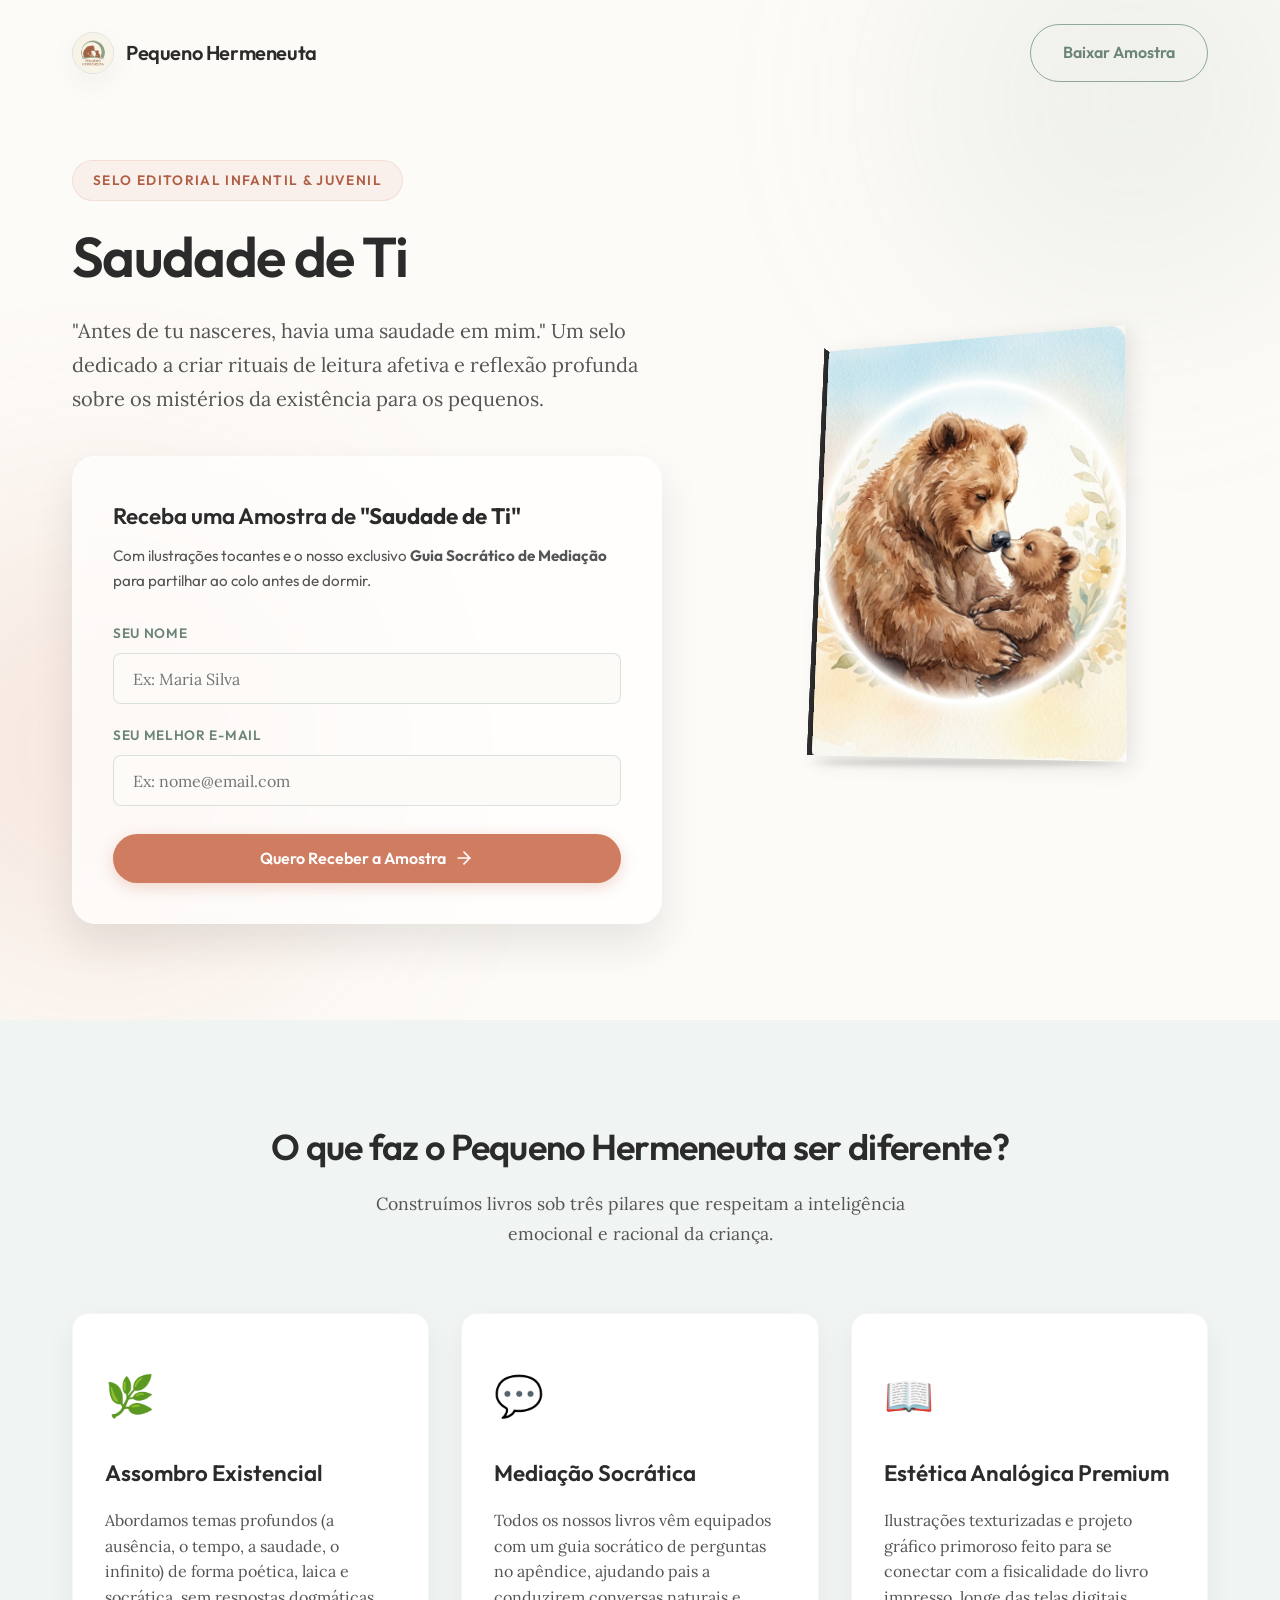
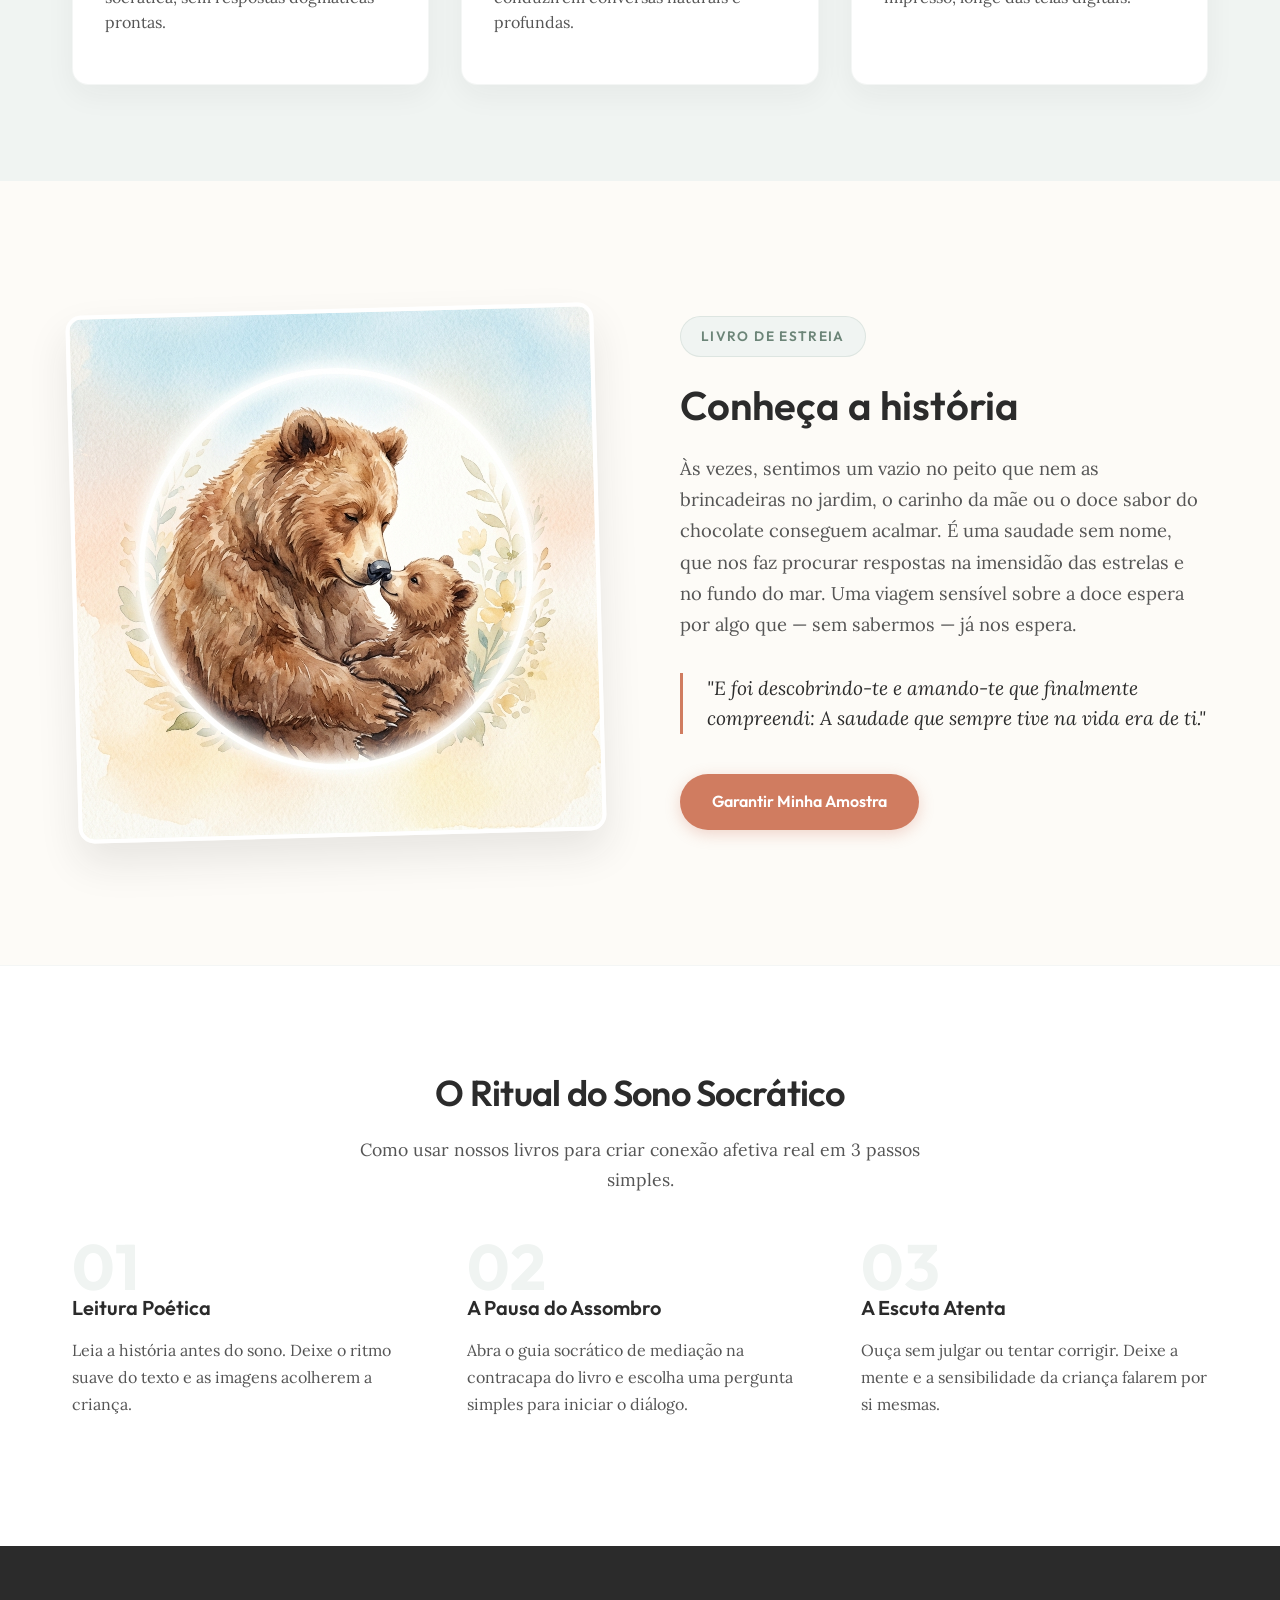
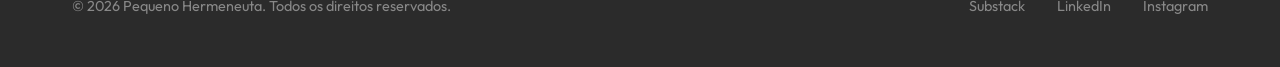
==== index.html @ 59ca0932 "feat: landing page initial commit" ====
<!DOCTYPE html>
<html lang="pt-BR">
<head>
  <meta charset="UTF-8">
  <meta name="viewport" content="width=device-width, initial-scale=1.0">
  <title>Pequeno Hermeneuta | Pontes Poéticas para as Grandes Perguntas da Infância</title>
  
  <!-- SEO Meta Tags -->
  <meta name="description" content="Livros infantis que traduzem grandes temas da Filosofia Contemporânea e Espiritualidade Prática em linguagem lúdica e poética. Baixe a amostra gratuita.">
  <meta name="keywords" content="literatura infantil, filosofia para crianças, mediação de leitura, saudade de ti, pequeno hermeneuta">
  
  <!-- Google Fonts -->
  <link rel="preconnect" href="https://fonts.googleapis.com">
  <link rel="preconnect" href="https://fonts.gstatic.com" crossorigin>
  <link href="https://fonts.googleapis.com/css2?family=Lora:ital,wght@0,400..700;1,400..700&family=Outfit:wght@300;400;600;700&display=swap" rel="stylesheet">
  
  <!-- CSS Stylesheet -->
  <link rel="stylesheet" href="style.css">
</head>
<body>

  <!-- Background Ambient Glows -->
  <div class="ambient-glow glow-1"></div>
  <div class="ambient-glow glow-2"></div>

  <!-- Header -->
  <header class="site-header">
    <div class="header-container">
      <div class="logo-area">
        <img src="assets/avatar.jpg" alt="Logo Pequeno Hermeneuta" class="logo-img">
        <span class="logo-text">Pequeno Hermeneuta</span>
      </div>
      <a href="#download-form" class="btn btn-secondary header-cta">Baixar Amostra</a>
    </div>
  </header>

  <!-- Hero Section -->
  <section class="hero-section">
    <div class="container hero-grid">
      <!-- Hero Left: Content & Form -->
      <div class="hero-content">
        <span class="badge">Selo Editorial Infantil & Juvenil</span>
        <h1 class="hero-title">Saudade de Ti</h1>
        <p class="hero-subtitle">
          "Antes de tu nasceres, havia uma saudade em mim." Um selo dedicado a criar rituais de leitura afetiva e reflexão profunda sobre os mistérios da existência para os pequenos.
        </p>

        <!-- Lead Capture Form -->
        <div class="form-container" id="download-form">
          <h3 class="form-title">Receba uma Amostra de <strong>"Saudade de Ti"</strong></h3>
          <p class="form-desc">Com ilustrações tocantes e o nosso exclusivo <strong>Guia Socrático de Mediação</strong> para partilhar ao colo antes de dormir.</p>
          
          <form id="lead-form" class="lead-form">
            <div class="input-group">
              <label for="parent-name">Seu Nome</label>
              <input type="text" id="parent-name" placeholder="Ex: Maria Silva" required>
            </div>
            
            <div class="input-group">
              <label for="parent-email">Seu Melhor E-mail</label>
              <input type="email" id="parent-email" placeholder="Ex: nome@email.com" required>
            </div>
            
            <button type="submit" class="btn btn-primary btn-submit">
              <span>Quero Receber a Amostra</span>
              <svg xmlns="http://www.w3.org/2000/svg" width="20" height="20" viewBox="0 0 24 24" fill="none" stroke="currentColor" stroke-width="2" stroke-linecap="round" stroke-linejoin="round" class="feather feather-arrow-right"><line x1="5" y1="12" x2="19" y2="12"></line><polyline points="12 5 19 12 12 19"></polyline></svg>
            </button>
          </form>

          <!-- Success State (Hidden by default) -->
          <div id="form-success" class="form-success hidden">
            <div class="success-icon">✨</div>
            <h4>Tudo pronto, <span id="user-name"></span>!</h4>
            <p>Seu acesso foi liberado. Clique no botão abaixo para baixar a amostra em PDF e começar sua jornada de leitura afetiva hoje.</p>
            <a href="assets/cover.jpg" download="amostra_saudade_de_ti.jpg" class="btn btn-primary btn-download" id="download-btn">
              <span>Baixar Amostra em PDF</span>
              <svg xmlns="http://www.w3.org/2000/svg" width="20" height="20" viewBox="0 0 24 24" fill="none" stroke="currentColor" stroke-width="2" stroke-linecap="round" stroke-linejoin="round" class="feather feather-download"><path d="M21 15v4a2 2 0 0 1-2 2H5a2 2 0 0 1-2-2v-4"></path><polyline points="7 10 12 15 17 10"></polyline><line x1="12" y1="15" x2="12" y2="3"></line></svg>
            </a>
          </div>
        </div>
      </div>

      <!-- Hero Right: Book 3D Mockup -->
      <div class="hero-visual">
        <div class="book-container">
          <div class="book-3d">
            <img src="assets/cover.jpg" alt="Capa do Livro Saudade de Ti" class="book-cover">
            <div class="book-spine"></div>
          </div>
          <div class="book-shadow"></div>
        </div>
      </div>
    </div>
  </section>

  <!-- Features Section -->
  <section class="features-section">
    <div class="container">
      <h2 class="section-title">O que faz o Pequeno Hermeneuta ser diferente?</h2>
      <p class="section-subtitle">Construímos livros sob três pilares que respeitam a inteligência emocional e racional da criança.</p>
      
      <div class="features-grid">
        <!-- Feature 1 -->
        <div class="feature-card">
          <div class="feature-icon">🌿</div>
          <h3 class="feature-title">Assombro Existencial</h3>
          <p class="feature-text">
            Abordamos temas profundos (a ausência, o tempo, a saudade, o infinito) de forma poética, laica e socrática, sem respostas dogmáticas prontas.
          </p>
        </div>
        
        <!-- Feature 2 -->
        <div class="feature-card">
          <div class="feature-icon">💬</div>
          <h3 class="feature-title">Mediação Socrática</h3>
          <p class="feature-text">
            Todos os nossos livros vêm equipados com um guia socrático de perguntas no apêndice, ajudando pais a conduzirem conversas naturais e profundas.
          </p>
        </div>
        
        <!-- Feature 3 -->
        <div class="feature-card">
          <div class="feature-icon">📖</div>
          <h3 class="feature-title">Estética Analógica Premium</h3>
          <p class="feature-text">
            Ilustrações texturizadas e projeto gráfico primoroso feito para se conectar com a fisicalidade do livro impresso, longe das telas digitais.
          </p>
        </div>
      </div>
    </div>
  </section>

  <!-- Book Showcase Section -->
  <section class="book-showcase">
    <div class="container grid-2">
      <div class="showcase-visual">
        <img src="assets/cover.jpg" alt="Ilustração Saudade de Ti" class="showcase-img">
      </div>
      <div class="showcase-content">
        <span class="badge">Livro de Estreia</span>
        <h2 class="showcase-title">Conheça a história</h2>
        <p class="showcase-text">
          Às vezes, sentimos um vazio no peito que nem as brincadeiras no jardim, o carinho da mãe ou o doce sabor do chocolate conseguem acalmar. É uma saudade sem nome, que nos faz procurar respostas na imensidão das estrelas e no fundo do mar. Uma viagem sensível sobre a doce espera por algo que — sem sabermos — já nos espera.
        </p>
        <div class="quote-box">
          <p class="quote-text">
            "E foi descobrindo-te e amando-te que finalmente compreendi: A saudade que sempre tive na vida era de ti."
          </p>
        </div>
        <a href="#download-form" class="btn btn-primary">Garantir Minha Amostra</a>
      </div>
    </div>
  </section>

  <!-- How It Works / Ritual -->
  <section class="ritual-section">
    <div class="container">
      <h2 class="section-title">O Ritual do Sono Socrático</h2>
      <p class="section-subtitle">Como usar nossos livros para criar conexão afetiva real em 3 passos simples.</p>
      
      <div class="steps-grid">
        <div class="step-card">
          <div class="step-num">01</div>
          <h4 class="step-title">Leitura Poética</h4>
          <p class="step-text">Leia a história antes do sono. Deixe o ritmo suave do texto e as imagens acolherem a criança.</p>
        </div>
        <div class="step-card">
          <div class="step-num">02</div>
          <h4 class="step-title">A Pausa do Assombro</h4>
          <p class="step-text">Abra o guia socrático de mediação na contracapa do livro e escolha uma pergunta simples para iniciar o diálogo.</p>
        </div>
        <div class="step-card">
          <div class="step-num">03</div>
          <h4 class="step-title">A Escuta Atenta</h4>
          <p class="step-text">Ouça sem julgar ou tentar corrigir. Deixe a mente e a sensibilidade da criança falarem por si mesmas.</p>
        </div>
      </div>
    </div>
  </section>

  <!-- Footer -->
  <footer class="site-footer">
    <div class="container footer-container">
      <p class="copyright">&copy; 2026 Pequeno Hermeneuta. Todos os direitos reservados.</p>
      <div class="footer-links">
        <a href="https://substack.com" target="_blank">Substack</a>
        <a href="https://linkedin.com" target="_blank">LinkedIn</a>
        <a href="https://instagram.com" target="_blank">Instagram</a>
      </div>
    </div>
  </footer>

  <!-- Script for Interactive Handling -->
  <script>
    document.getElementById('lead-form').addEventListener('submit', function(e) {
      e.preventDefault();
      
      const name = document.getElementById('parent-name').value;
      const email = document.getElementById('parent-email').value;
      
      if(name && email) {
        // Hide form fields
        document.getElementById('lead-form').classList.add('hidden');
        document.querySelector('.form-title').classList.add('hidden');
        document.querySelector('.form-desc').classList.add('hidden');
        
        // Show success state
        document.getElementById('user-name').innerText = name.split(' ')[0];
        document.getElementById('form-success').classList.remove('hidden');
        
        // Trigger direct visual download click (optional helper)
        console.log(`Lead Captured - Name: ${name}, Email: ${email}`);
      }
    });
  </script>
</body>
</html>
---- style.css ----
/* --- DESIGN SYSTEM & CSS TOKENS --- */
:root {
  --color-bg: #FDFBF7;
  --color-text-main: #2B2B2B;
  --color-text-muted: #555555;
  --color-sage: #8FA89B;
  --color-sage-light: #F0F4F2;
  --color-sage-dark: #6C8578;
  --color-terracota: #D07C60;
  --color-terracota-light: #F9EFEB;
  --color-terracota-dark: #B05F45;
  --color-gold: #D6A45C;
  --color-white: #FFFFFF;
  --font-headers: 'Outfit', sans-serif;
  --font-body: 'Lora', serif;
  --border-radius-sm: 8px;
  --border-radius-md: 16px;
  --border-radius-lg: 24px;
  --transition-smooth: all 0.3s cubic-bezier(0.4, 0, 0.2, 1);
  --box-shadow-soft: 0 10px 30px rgba(43, 43, 43, 0.05);
  --box-shadow-medium: 0 20px 40px rgba(43, 43, 43, 0.1);
}

/* --- RESET & BASIC STYLES --- */
* {
  margin: 0;
  padding: 0;
  box-sizing: border-box;
  scroll-behavior: smooth;
}

body {
  background-color: var(--color-bg);
  color: var(--color-text-main);
  font-family: var(--font-body);
  font-size: 1.1rem;
  line-height: 1.7;
  overflow-x: hidden;
  position: relative;
}

h1, h2, h3, h4, .logo-text, .badge, .btn {
  font-family: var(--font-headers);
  font-weight: 600;
}

.container {
  max-width: 1200px;
  margin: 0 auto;
  padding: 0 2rem;
  position: relative;
  z-index: 10;
}

/* --- BACKGROUND GLOW ANIMATIONS --- */
.ambient-glow {
  position: absolute;
  border-radius: 50%;
  filter: blur(120px);
  opacity: 0.15;
  z-index: 1;
  pointer-events: none;
}

.glow-1 {
  width: 400px;
  height: 400px;
  background-color: var(--color-sage);
  top: -100px;
  right: -50px;
  animation: float-glow-1 12s infinite alternate ease-in-out;
}

.glow-2 {
  width: 500px;
  height: 500px;
  background-color: var(--color-terracota);
  top: 500px;
  left: -150px;
  animation: float-glow-2 15s infinite alternate ease-in-out;
}

@keyframes float-glow-1 {
  0% { transform: translate(0, 0) scale(1); }
  100% { transform: translate(-50px, 30px) scale(1.1); }
}

@keyframes float-glow-2 {
  0% { transform: translate(0, 0) scale(1); }
  100% { transform: translate(40px, -60px) scale(0.95); }
}

/* --- BADGES & BUTTONS --- */
.badge {
  display: inline-block;
  background-color: var(--color-terracota-light);
  color: var(--color-terracota-dark);
  font-size: 0.85rem;
  text-transform: uppercase;
  letter-spacing: 0.1em;
  padding: 0.5rem 1.25rem;
  border-radius: 50px;
  margin-bottom: 1.5rem;
  border: 1px solid rgba(208, 124, 96, 0.15);
}

.btn {
  display: inline-flex;
  align-items: center;
  justify-content: center;
  gap: 0.5rem;
  padding: 0.9rem 2rem;
  border-radius: 50px;
  font-size: 1rem;
  cursor: pointer;
  text-decoration: none;
  transition: var(--transition-smooth);
  border: none;
}

.btn-primary {
  background-color: var(--color-terracota);
  color: var(--color-white);
  box-shadow: 0 4px 15px rgba(208, 124, 96, 0.3);
}

.btn-primary:hover {
  background-color: var(--color-terracota-dark);
  transform: translateY(-2px);
  box-shadow: 0 6px 20px rgba(208, 124, 96, 0.4);
}

.btn-secondary {
  background-color: transparent;
  color: var(--color-sage-dark);
  border: 1.5px solid var(--color-sage);
}

.btn-secondary:hover {
  background-color: var(--color-sage-light);
  transform: translateY(-2px);
}

/* --- HEADER --- */
.site-header {
  padding: 1.5rem 0;
  position: absolute;
  top: 0;
  left: 0;
  width: 100%;
  z-index: 100;
}

.header-container {
  display: flex;
  justify-content: space-between;
  align-items: center;
  max-width: 1200px;
  margin: 0 auto;
  padding: 0 2rem;
}

.logo-area {
  display: flex;
  align-items: center;
  gap: 0.75rem;
}

.logo-img {
  width: 42px;
  height: 42px;
  border-radius: 50%;
  object-fit: cover;
  box-shadow: var(--box-shadow-soft);
  border: 1px solid rgba(143, 168, 155, 0.3);
}

.logo-text {
  font-size: 1.25rem;
  color: var(--color-text-main);
  letter-spacing: -0.02em;
}

/* --- HERO SECTION --- */
.hero-section {
  padding: 10rem 0 6rem 0;
  position: relative;
}

.hero-grid {
  display: grid;
  grid-template-columns: 1.1fr 0.9fr;
  gap: 4rem;
  align-items: center;
}

.hero-title {
  font-size: 3.5rem;
  line-height: 1.15;
  color: var(--color-text-main);
  margin-bottom: 1.5rem;
  letter-spacing: -0.03em;
}

.hero-title span {
  color: var(--color-sage-dark);
  position: relative;
}

.hero-title span::after {
  content: '';
  position: absolute;
  bottom: 8px;
  left: 0;
  width: 100%;
  height: 8px;
  background-color: rgba(143, 168, 155, 0.15);
  z-index: -1;
  border-radius: 4px;
}

.hero-subtitle {
  font-size: 1.25rem;
  color: var(--color-text-muted);
  margin-bottom: 2.5rem;
}

/* --- FORM STYLING --- */
.form-container {
  background: rgba(255, 255, 255, 0.7);
  backdrop-filter: blur(10px);
  -webkit-backdrop-filter: blur(10px);
  padding: 2.5rem;
  border-radius: var(--border-radius-lg);
  border: 1px solid rgba(255, 255, 255, 0.5);
  box-shadow: var(--box-shadow-medium);
  transition: var(--transition-smooth);
}

.form-title {
  font-size: 1.4rem;
  margin-bottom: 0.5rem;
  color: var(--color-text-main);
}

.form-desc {
  font-family: var(--font-headers);
  font-size: 0.95rem;
  color: var(--color-text-muted);
  margin-bottom: 1.75rem;
}

.lead-form {
  display: flex;
  flex-direction: column;
  gap: 1.25rem;
  transition: var(--transition-smooth);
}

.lead-form.hidden {
  display: none;
}

.input-group {
  display: flex;
  flex-direction: column;
  gap: 0.5rem;
}

.input-group label {
  font-family: var(--font-headers);
  font-size: 0.85rem;
  font-weight: 600;
  color: var(--color-sage-dark);
  text-transform: uppercase;
  letter-spacing: 0.05em;
}

.input-group input {
  padding: 0.9rem 1.2rem;
  border-radius: var(--border-radius-sm);
  border: 1.5px solid rgba(143, 168, 155, 0.3);
  background-color: rgba(253, 251, 247, 0.8);
  font-family: var(--font-body);
  font-size: 1rem;
  color: var(--color-text-main);
  transition: var(--transition-smooth);
}

.input-group input:focus {
  outline: none;
  border-color: var(--color-terracota);
  background-color: var(--color-white);
  box-shadow: 0 0 0 4px rgba(208, 124, 96, 0.1);
}

.btn-submit {
  width: 100%;
  margin-top: 0.5rem;
}

/* --- FORM SUCCESS STATE --- */
.form-success {
  text-align: center;
  padding: 1rem 0;
  animation: fadeIn 0.5s ease-out forwards;
}

.form-success.hidden {
  display: none;
}

.success-icon {
  font-size: 3rem;
  margin-bottom: 1rem;
  display: inline-block;
  animation: bounce 1s ease-in-out infinite alternate;
}

.form-success h4 {
  font-size: 1.6rem;
  color: var(--color-sage-dark);
  margin-bottom: 0.75rem;
}

.form-success p {
  font-size: 1.05rem;
  color: var(--color-text-muted);
  margin-bottom: 2rem;
}

.btn-download {
  display: inline-flex;
  width: 100%;
  text-decoration: none;
}

@keyframes fadeIn {
  from { opacity: 0; transform: translateY(10px); }
  to { opacity: 1; transform: translateY(0); }
}

@keyframes bounce {
  0% { transform: translateY(0); }
  100% { transform: translateY(-10px); }
}

/* --- HERO VISUAL (3D BOOK MOCKUP) --- */
.hero-visual {
  display: flex;
  justify-content: center;
  align-items: center;
}

.book-container {
  perspective: 1200px;
  position: relative;
}

.book-3d {
  width: 320px;
  height: 426px; /* 3:4 aspect ratio matching generated cover */
  position: relative;
  transform-style: preserve-3d;
  transform: rotateY(-18deg) rotateX(10deg) rotateZ(-2deg);
  transition: transform 0.5s ease;
  box-shadow: 5px 5px 20px rgba(0,0,0,0.1);
}

.book-3d:hover {
  transform: rotateY(-10deg) rotateX(5deg) rotateZ(-1deg);
}

.book-cover {
  width: 100%;
  height: 100%;
  object-fit: cover;
  border-radius: 4px 16px 16px 4px;
  position: absolute;
  top: 0;
  left: 0;
  z-index: 2;
  box-shadow: inset -4px 0 8px rgba(0,0,0,0.1);
}

.book-spine {
  position: absolute;
  top: 0;
  left: 0;
  width: 24px;
  height: 100%;
  background: linear-gradient(90deg, #1f1f1f 0%, #2f2f2f 100%);
  transform: rotateY(-90deg) translateX(-12px);
  transform-origin: left center;
  z-index: 1;
}

.book-shadow {
  position: absolute;
  bottom: -20px;
  left: 10px;
  width: 300px;
  height: 25px;
  background: rgba(0,0,0,0.15);
  border-radius: 50%;
  filter: blur(10px);
  z-index: -1;
  transform: rotateX(85deg);
}

/* --- FEATURES SECTION --- */
.features-section {
  padding: 6rem 0;
  background-color: var(--color-sage-light);
  position: relative;
  z-index: 10;
}

.section-title {
  font-size: 2.25rem;
  text-align: center;
  margin-bottom: 0.75rem;
  color: var(--color-text-main);
  letter-spacing: -0.02em;
}

.section-subtitle {
  text-align: center;
  color: var(--color-text-muted);
  max-width: 600px;
  margin: 0 auto 4rem auto;
}

.features-grid {
  display: grid;
  grid-template-columns: repeat(3, 1fr);
  gap: 2rem;
}

.feature-card {
  background-color: var(--color-white);
  padding: 3rem 2rem;
  border-radius: var(--border-radius-md);
  box-shadow: var(--box-shadow-soft);
  border: 1px solid rgba(143, 168, 155, 0.1);
  transition: var(--transition-smooth);
}

.feature-card:hover {
  transform: translateY(-5px);
  box-shadow: var(--box-shadow-medium);
  border-color: var(--color-sage);
}

.feature-icon {
  font-size: 2.5rem;
  margin-bottom: 1.5rem;
}

.feature-title {
  font-size: 1.4rem;
  margin-bottom: 1rem;
  color: var(--color-text-main);
}

.feature-text {
  font-size: 1rem;
  color: var(--color-text-muted);
  line-height: 1.6;
}

/* --- BOOK SHOWCASE SECTION --- */
.book-showcase {
  padding: 8rem 0;
  background-color: var(--color-bg);
}

.grid-2 {
  display: grid;
  grid-template-columns: 1fr 1fr;
  gap: 5rem;
  align-items: center;
}

.showcase-visual {
  display: flex;
  justify-content: center;
}

.showcase-img {
  max-width: 100%;
  height: auto;
  border-radius: var(--border-radius-md);
  box-shadow: var(--box-shadow-medium);
  border: 4px solid var(--color-white);
  transform: rotate(-1.5deg);
  transition: var(--transition-smooth);
}

.showcase-img:hover {
  transform: rotate(0) scale(1.02);
}

.showcase-content .badge {
  background-color: var(--color-sage-light);
  color: var(--color-sage-dark);
  border-color: rgba(143, 168, 155, 0.2);
}

.showcase-title {
  font-size: 2.5rem;
  margin-bottom: 1.5rem;
  line-height: 1.2;
}

.showcase-text {
  color: var(--color-text-muted);
  margin-bottom: 2rem;
  font-size: 1.15rem;
}

.quote-box {
  border-left: 3px solid var(--color-terracota);
  padding-left: 1.5rem;
  margin-bottom: 2.5rem;
  font-style: italic;
  color: var(--color-text-main);
}

.quote-text {
  font-size: 1.2rem;
  line-height: 1.6;
}

/* --- RITUAL SECTION --- */
.ritual-section {
  padding: 6rem 0 8rem 0;
  background-color: var(--color-white);
  border-top: 1px solid rgba(143, 168, 155, 0.1);
}

.steps-grid {
  display: grid;
  grid-template-columns: repeat(3, 1fr);
  gap: 3rem;
}

.step-card {
  position: relative;
  padding-top: 2rem;
}

.step-num {
  font-family: var(--font-headers);
  font-size: 4rem;
  font-weight: 700;
  color: var(--color-sage-light);
  line-height: 1;
  position: absolute;
  top: -1.5rem;
  left: 0;
  z-index: 1;
  pointer-events: none;
}

.step-title {
  font-size: 1.25rem;
  color: var(--color-text-main);
  margin-bottom: 0.75rem;
  position: relative;
  z-index: 2;
}

.step-text {
  font-size: 1rem;
  color: var(--color-text-muted);
  position: relative;
  z-index: 2;
}

/* --- FOOTER --- */
.site-footer {
  background-color: var(--color-text-main);
  color: #888888;
  padding: 3rem 0;
  font-family: var(--font-headers);
  font-size: 0.9rem;
}

.footer-container {
  display: flex;
  justify-content: space-between;
  align-items: center;
}

.footer-links {
  display: flex;
  gap: 2rem;
}

.footer-links a {
  color: #888888;
  text-decoration: none;
  transition: var(--transition-smooth);
}

.footer-links a:hover {
  color: var(--color-bg);
}

/* --- RESPONSIVE MEDIA QUERIES --- */
@media (max-width: 992px) {
  .hero-grid {
    grid-template-columns: 1fr;
    gap: 3rem;
    text-align: center;
  }
  
  .hero-content {
    order: 2;
  }
  
  .hero-visual {
    order: 1;
    margin-bottom: 1.5rem;
  }
  
  .hero-title {
    font-size: 2.75rem;
  }
  
  .features-grid, .steps-grid {
    grid-template-columns: 1fr;
    gap: 2.5rem;
  }
  
  .grid-2 {
    grid-template-columns: 1fr;
    gap: 3rem;
    text-align: center;
  }
  
  .quote-box {
    border-left: none;
    border-top: 2px solid var(--color-terracota);
    border-bottom: 2px solid var(--color-terracota);
    padding: 1.5rem 0;
  }
  
  .footer-container {
    flex-direction: column;
    gap: 1.5rem;
    text-align: center;
  }
}
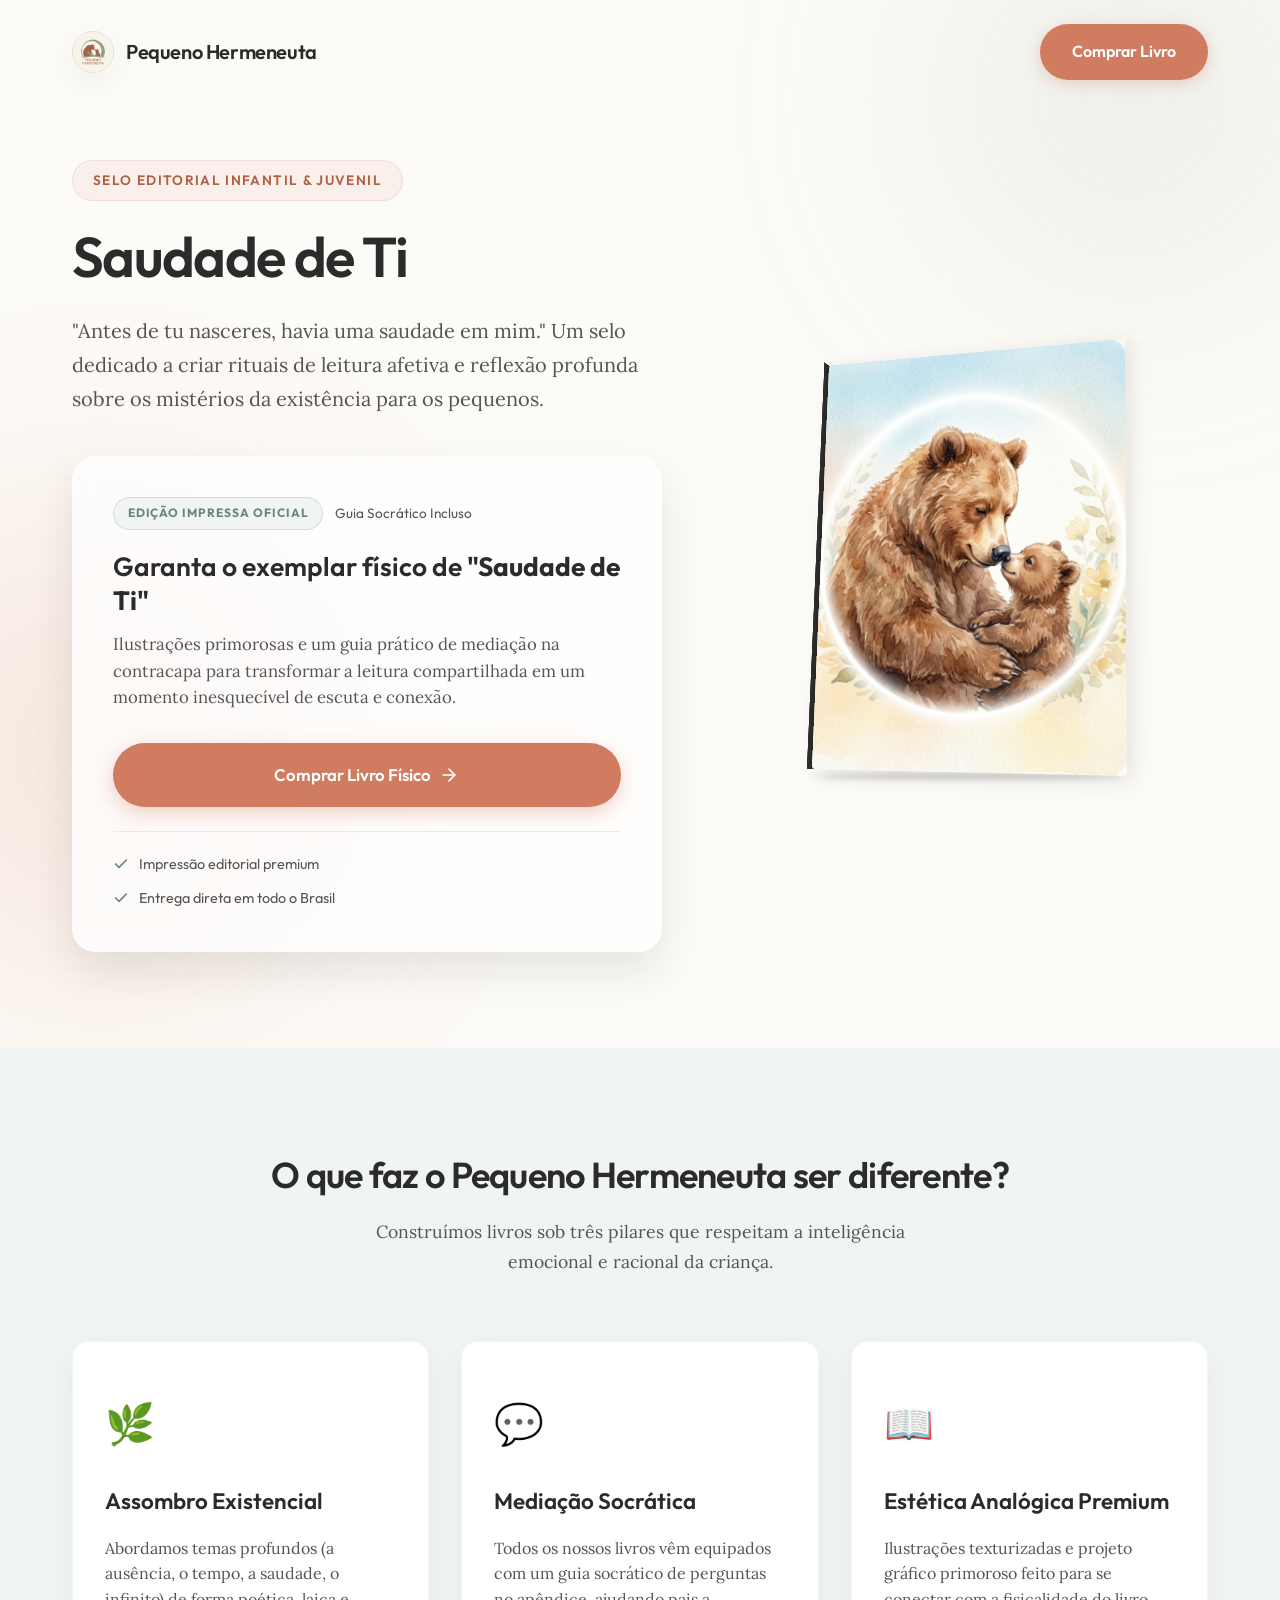
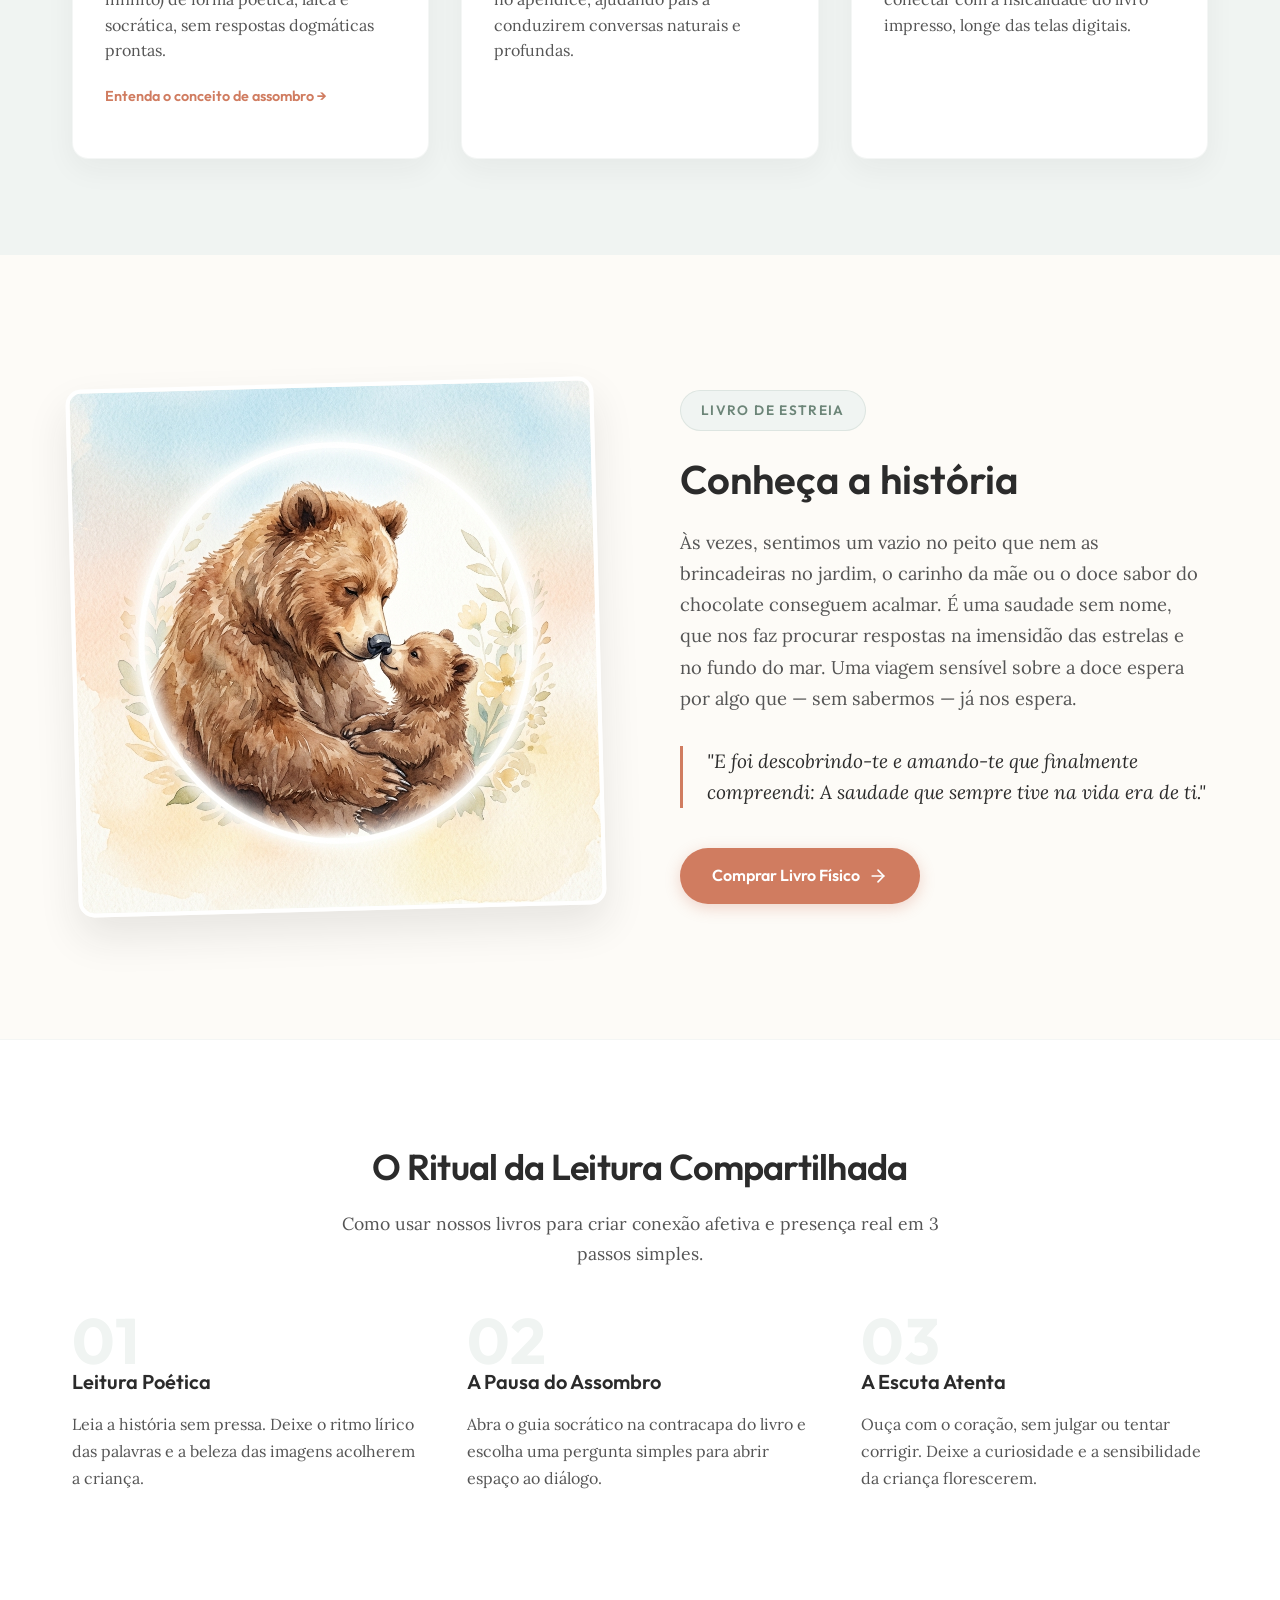
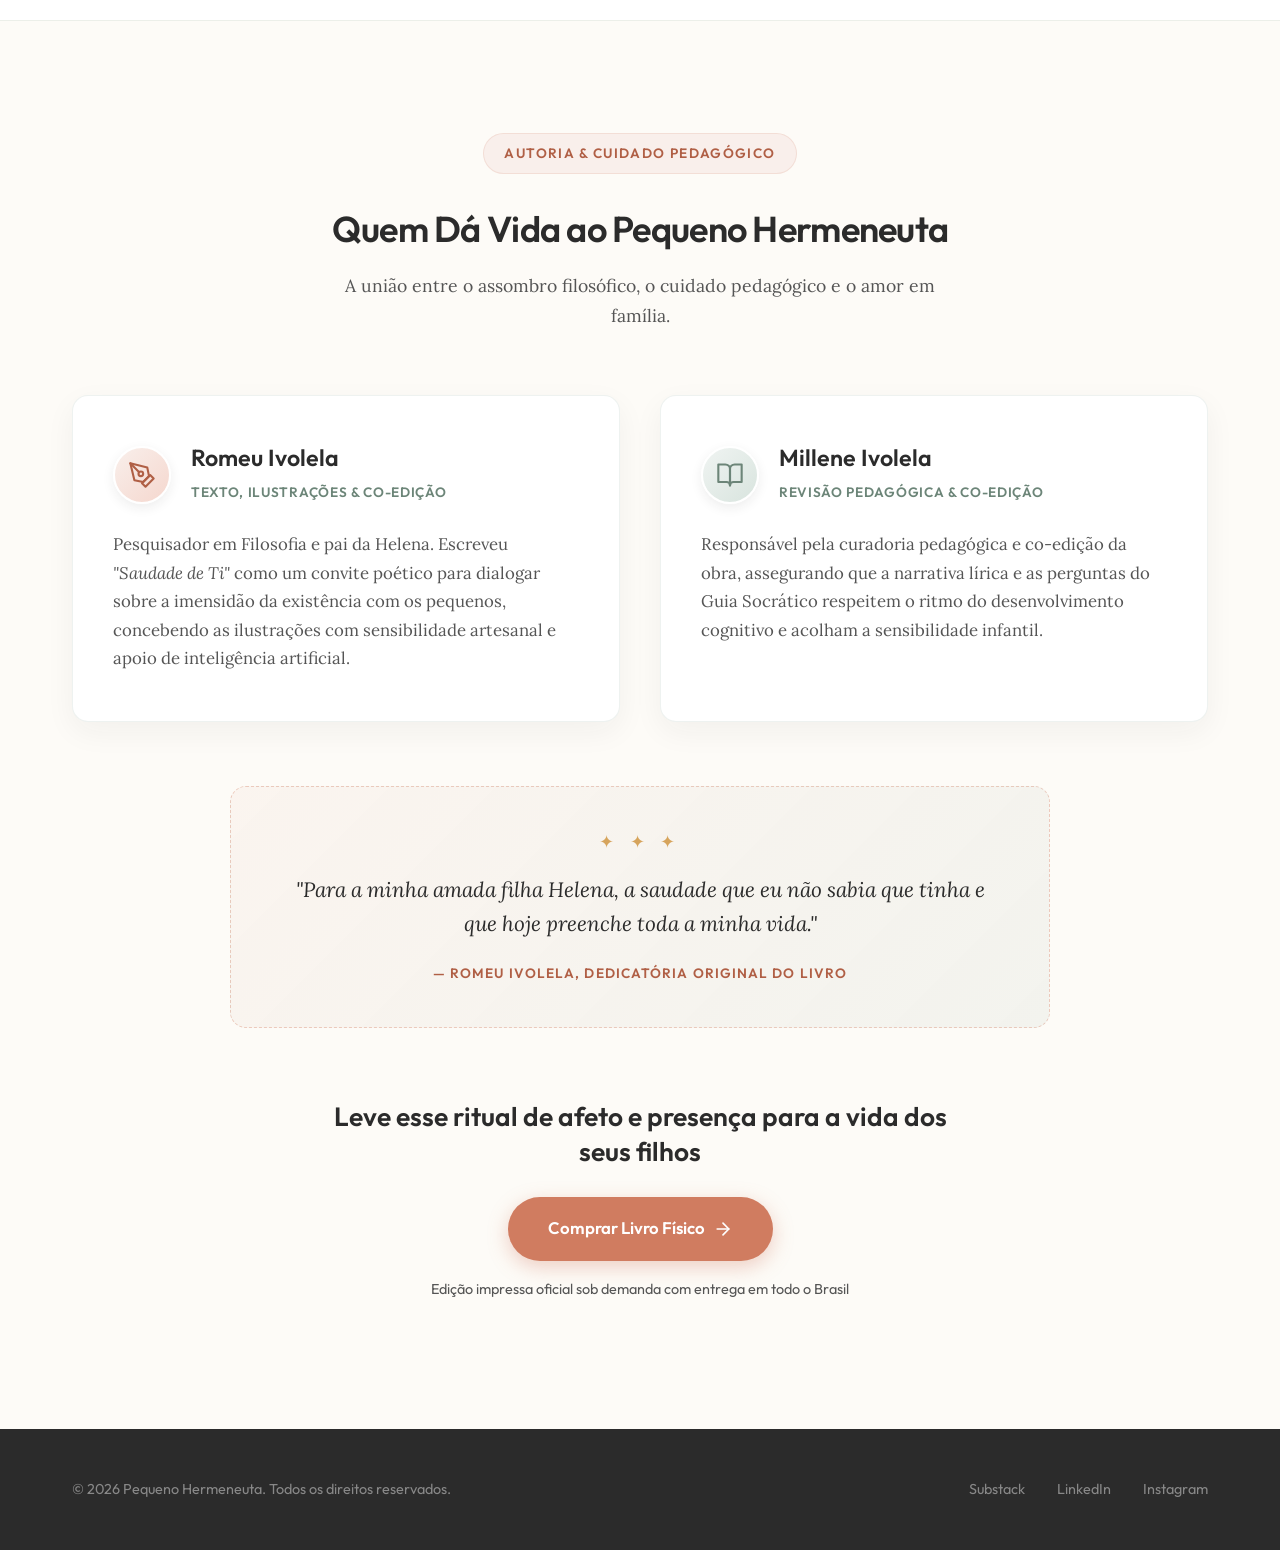
==== commit 906c10fd: "feat: direct uiclap checkout, creators section and philosophical wonder article - Add direct UICLAP " ====
--- a/index.html
+++ b/index.html
@@ -6,8 +6,8 @@
   <title>Pequeno Hermeneuta | Pontes Poéticas para as Grandes Perguntas da Infância</title>
   
   <!-- SEO Meta Tags -->
-  <meta name="description" content="Livros infantis que traduzem grandes temas da Filosofia Contemporânea e Espiritualidade Prática em linguagem lúdica e poética. Baixe a amostra gratuita.">
-  <meta name="keywords" content="literatura infantil, filosofia para crianças, mediação de leitura, saudade de ti, pequeno hermeneuta">
+  <meta name="description" content="Livros infantis que traduzem grandes temas da Filosofia Contemporânea e Espiritualidade Prática em linguagem lúdica e poética. Adquira a edição impressa com Guia Socrático de Mediação.">
+  <meta name="keywords" content="literatura infantil, filosofia para crianças, mediação de leitura, saudade de ti, pequeno hermeneuta, uiclap">
   
   <!-- Google Fonts -->
   <link rel="preconnect" href="https://fonts.googleapis.com">
@@ -15,7 +15,7 @@
   <link href="https://fonts.googleapis.com/css2?family=Lora:ital,wght@0,400..700;1,400..700&family=Outfit:wght@300;400;600;700&display=swap" rel="stylesheet">
   
   <!-- CSS Stylesheet -->
-  <link rel="stylesheet" href="style.css">
+  <link rel="stylesheet" href="style.css?v=2.1">
 </head>
 <body>
 
@@ -30,7 +30,7 @@
         <img src="assets/avatar.jpg" alt="Logo Pequeno Hermeneuta" class="logo-img">
         <span class="logo-text">Pequeno Hermeneuta</span>
       </div>
-      <a href="#download-form" class="btn btn-secondary header-cta">Baixar Amostra</a>
+      <a href="https://loja.uiclap.com/titulo/ua198462" target="_blank" rel="noopener noreferrer" class="btn btn-primary header-cta">Comprar Livro</a>
     </div>
   </header>
 
@@ -45,37 +45,31 @@
           "Antes de tu nasceres, havia uma saudade em mim." Um selo dedicado a criar rituais de leitura afetiva e reflexão profunda sobre os mistérios da existência para os pequenos.
         </p>
 
-        <!-- Lead Capture Form -->
-        <div class="form-container" id="download-form">
-          <h3 class="form-title">Receba uma Amostra de <strong>"Saudade de Ti"</strong></h3>
-          <p class="form-desc">Com ilustrações tocantes e o nosso exclusivo <strong>Guia Socrático de Mediação</strong> para partilhar ao colo antes de dormir.</p>
+        <!-- Direct Purchase Card -->
+        <div class="purchase-box">
+          <div class="purchase-tag-row">
+            <span class="purchase-pill">Edição Impressa Oficial</span>
+            <span class="format-note">Guia Socrático Incluso</span>
+          </div>
+          <h3 class="purchase-title">Garanta o exemplar físico de <strong>"Saudade de Ti"</strong></h3>
+          <p class="purchase-desc">
+            Ilustrações primorosas e um guia prático de mediação na contracapa para transformar a leitura compartilhada em um momento inesquecível de escuta e conexão.
+          </p>
           
-          <form id="lead-form" class="lead-form">
-            <div class="input-group">
-              <label for="parent-name">Seu Nome</label>
-              <input type="text" id="parent-name" placeholder="Ex: Maria Silva" required>
-            </div>
-            
-            <div class="input-group">
-              <label for="parent-email">Seu Melhor E-mail</label>
-              <input type="email" id="parent-email" placeholder="Ex: nome@email.com" required>
-            </div>
-            
-            <button type="submit" class="btn btn-primary btn-submit">
-              <span>Quero Receber a Amostra</span>
-              <svg xmlns="http://www.w3.org/2000/svg" width="20" height="20" viewBox="0 0 24 24" fill="none" stroke="currentColor" stroke-width="2" stroke-linecap="round" stroke-linejoin="round" class="feather feather-arrow-right"><line x1="5" y1="12" x2="19" y2="12"></line><polyline points="12 5 19 12 12 19"></polyline></svg>
-            </button>
-          </form>
-
-          <!-- Success State (Hidden by default) -->
-          <div id="form-success" class="form-success hidden">
-            <div class="success-icon">✨</div>
-            <h4>Tudo pronto, <span id="user-name"></span>!</h4>
-            <p>Seu acesso foi liberado. Clique no botão abaixo para baixar a amostra em PDF e começar sua jornada de leitura afetiva hoje.</p>
-            <a href="assets/cover.jpg" download="amostra_saudade_de_ti.jpg" class="btn btn-primary btn-download" id="download-btn">
-              <span>Baixar Amostra em PDF</span>
-              <svg xmlns="http://www.w3.org/2000/svg" width="20" height="20" viewBox="0 0 24 24" fill="none" stroke="currentColor" stroke-width="2" stroke-linecap="round" stroke-linejoin="round" class="feather feather-download"><path d="M21 15v4a2 2 0 0 1-2 2H5a2 2 0 0 1-2-2v-4"></path><polyline points="7 10 12 15 17 10"></polyline><line x1="12" y1="15" x2="12" y2="3"></line></svg>
-            </a>
+          <a href="https://loja.uiclap.com/titulo/ua198462" target="_blank" rel="noopener noreferrer" class="btn btn-primary btn-purchase">
+            <span>Comprar Livro Físico</span>
+            <svg xmlns="http://www.w3.org/2000/svg" width="20" height="20" viewBox="0 0 24 24" fill="none" stroke="currentColor" stroke-width="2" stroke-linecap="round" stroke-linejoin="round" class="feather feather-arrow-right"><line x1="5" y1="12" x2="19" y2="12"></line><polyline points="12 5 19 12 12 19"></polyline></svg>
+          </a>
+
+          <div class="trust-indicators">
+            <div class="trust-item">
+              <svg xmlns="http://www.w3.org/2000/svg" width="16" height="16" viewBox="0 0 24 24" fill="none" stroke="currentColor" stroke-width="2.5" stroke-linecap="round" stroke-linejoin="round"><polyline points="20 6 9 17 4 12"></polyline></svg>
+              <span>Impressão editorial premium</span>
+            </div>
+            <div class="trust-item">
+              <svg xmlns="http://www.w3.org/2000/svg" width="16" height="16" viewBox="0 0 24 24" fill="none" stroke="currentColor" stroke-width="2.5" stroke-linecap="round" stroke-linejoin="round"><polyline points="20 6 9 17 4 12"></polyline></svg>
+              <span>Entrega direta em todo o Brasil</span>
+            </div>
           </div>
         </div>
       </div>
@@ -107,6 +101,7 @@
           <p class="feature-text">
             Abordamos temas profundos (a ausência, o tempo, a saudade, o infinito) de forma poética, laica e socrática, sem respostas dogmáticas prontas.
           </p>
+          <a href="assombro-filosofico.html" class="feature-link">Entenda o conceito de assombro →</a>
         </div>
         
         <!-- Feature 2 -->
@@ -147,7 +142,10 @@
             "E foi descobrindo-te e amando-te que finalmente compreendi: A saudade que sempre tive na vida era de ti."
           </p>
         </div>
-        <a href="#download-form" class="btn btn-primary">Garantir Minha Amostra</a>
+        <a href="https://loja.uiclap.com/titulo/ua198462" target="_blank" rel="noopener noreferrer" class="btn btn-primary">
+          <span>Comprar Livro Físico</span>
+          <svg xmlns="http://www.w3.org/2000/svg" width="20" height="20" viewBox="0 0 24 24" fill="none" stroke="currentColor" stroke-width="2" stroke-linecap="round" stroke-linejoin="round" class="feather feather-arrow-right"><line x1="5" y1="12" x2="19" y2="12"></line><polyline points="12 5 19 12 12 19"></polyline></svg>
+        </a>
       </div>
     </div>
   </section>
@@ -155,25 +153,89 @@
   <!-- How It Works / Ritual -->
   <section class="ritual-section">
     <div class="container">
-      <h2 class="section-title">O Ritual do Sono Socrático</h2>
-      <p class="section-subtitle">Como usar nossos livros para criar conexão afetiva real em 3 passos simples.</p>
+      <h2 class="section-title">O Ritual da Leitura Compartilhada</h2>
+      <p class="section-subtitle">Como usar nossos livros para criar conexão afetiva e presença real em 3 passos simples.</p>
       
       <div class="steps-grid">
         <div class="step-card">
           <div class="step-num">01</div>
           <h4 class="step-title">Leitura Poética</h4>
-          <p class="step-text">Leia a história antes do sono. Deixe o ritmo suave do texto e as imagens acolherem a criança.</p>
+          <p class="step-text">Leia a história sem pressa. Deixe o ritmo lírico das palavras e a beleza das imagens acolherem a criança.</p>
         </div>
         <div class="step-card">
           <div class="step-num">02</div>
           <h4 class="step-title">A Pausa do Assombro</h4>
-          <p class="step-text">Abra o guia socrático de mediação na contracapa do livro e escolha uma pergunta simples para iniciar o diálogo.</p>
+          <p class="step-text">Abra o guia socrático na contracapa do livro e escolha uma pergunta simples para abrir espaço ao diálogo.</p>
         </div>
         <div class="step-card">
           <div class="step-num">03</div>
           <h4 class="step-title">A Escuta Atenta</h4>
-          <p class="step-text">Ouça sem julgar ou tentar corrigir. Deixe a mente e a sensibilidade da criança falarem por si mesmas.</p>
-        </div>
+          <p class="step-text">Ouça com o coração, sem julgar ou tentar corrigir. Deixe a curiosidade e a sensibilidade da criança florescerem.</p>
+        </div>
+      </div>
+    </div>
+  </section>
+
+  <!-- Authors & Creators Section -->
+  <section class="authors-section" id="autores">
+    <div class="container">
+      <div class="section-header-center">
+        <span class="badge">Autoria & Cuidado Pedagógico</span>
+        <h2 class="section-title">Quem Dá Vida ao Pequeno Hermeneuta</h2>
+        <p class="section-subtitle">A união entre o assombro filosófico, o cuidado pedagógico e o amor em família.</p>
+      </div>
+
+      <div class="creators-grid">
+        <!-- Card 1: Romeu Ivolela -->
+        <div class="creator-card">
+          <div class="creator-header">
+            <div class="creator-icon creator-icon-author">
+              <svg xmlns="http://www.w3.org/2000/svg" width="28" height="28" viewBox="0 0 24 24" fill="none" stroke="currentColor" stroke-width="1.8" stroke-linecap="round" stroke-linejoin="round"><path d="M12 19l7-7 3 3-7 7-3-3z"></path><path d="M18 13l-1.5-7.5L2 2l3.5 14.5L13 18l5-5z"></path><path d="M2 2l7.586 7.586"></path><circle cx="11" cy="11" r="2"></circle></svg>
+            </div>
+            <div class="creator-meta">
+              <h3 class="creator-name">Romeu Ivolela</h3>
+              <span class="creator-tag">Texto, Ilustrações & Co-edição</span>
+            </div>
+          </div>
+          <p class="creator-bio">
+            Pesquisador em Filosofia e pai da Helena. Escreveu <em>"Saudade de Ti"</em> como um convite poético para dialogar sobre a imensidão da existência com os pequenos, concebendo as ilustrações com sensibilidade artesanal e apoio de inteligência artificial.
+          </p>
+        </div>
+
+        <!-- Card 2: Millene Ivolela -->
+        <div class="creator-card">
+          <div class="creator-header">
+            <div class="creator-icon creator-icon-pedagogy">
+              <svg xmlns="http://www.w3.org/2000/svg" width="28" height="28" viewBox="0 0 24 24" fill="none" stroke="currentColor" stroke-width="1.8" stroke-linecap="round" stroke-linejoin="round"><path d="M2 3h6a4 4 0 0 1 4 4v14a3 3 0 0 0-3-3H2z"></path><path d="M22 3h-6a4 4 0 0 0-4 4v14a3 3 0 0 1 3-3h7z"></path></svg>
+            </div>
+            <div class="creator-meta">
+              <h3 class="creator-name">Millene Ivolela</h3>
+              <span class="creator-tag">Revisão Pedagógica & Co-edição</span>
+            </div>
+          </div>
+          <p class="creator-bio">
+            Responsável pela curadoria pedagógica e co-edição da obra, assegurando que a narrativa lírica e as perguntas do Guia Socrático respeitem o ritmo do desenvolvimento cognitivo e acolham a sensibilidade infantil.
+          </p>
+        </div>
+      </div>
+
+      <!-- Book Dedication Card -->
+      <div class="book-dedication-card">
+        <div class="dedication-stars">✦ ✦ ✦</div>
+        <p class="dedication-text">
+          "Para a minha amada filha Helena, a saudade que eu não sabia que tinha e que hoje preenche toda a minha vida."
+        </p>
+        <span class="dedication-author">— Romeu Ivolela, dedicatória original do livro</span>
+      </div>
+
+      <!-- Final Purchase Call -->
+      <div class="creators-cta-block">
+        <h3 class="creators-cta-heading">Leve esse ritual de afeto e presença para a vida dos seus filhos</h3>
+        <a href="https://loja.uiclap.com/titulo/ua198462" target="_blank" rel="noopener noreferrer" class="btn btn-primary btn-purchase-cta">
+          <span>Comprar Livro Físico</span>
+          <svg xmlns="http://www.w3.org/2000/svg" width="20" height="20" viewBox="0 0 24 24" fill="none" stroke="currentColor" stroke-width="2" stroke-linecap="round" stroke-linejoin="round" class="feather feather-arrow-right"><line x1="5" y1="12" x2="19" y2="12"></line><polyline points="12 5 19 12 12 19"></polyline></svg>
+        </a>
+        <p class="creators-cta-sub">Edição impressa oficial sob demanda com entrega em todo o Brasil</p>
       </div>
     </div>
   </section>
@@ -189,29 +251,5 @@
       </div>
     </div>
   </footer>
-
-  <!-- Script for Interactive Handling -->
-  <script>
-    document.getElementById('lead-form').addEventListener('submit', function(e) {
-      e.preventDefault();
-      
-      const name = document.getElementById('parent-name').value;
-      const email = document.getElementById('parent-email').value;
-      
-      if(name && email) {
-        // Hide form fields
-        document.getElementById('lead-form').classList.add('hidden');
-        document.querySelector('.form-title').classList.add('hidden');
-        document.querySelector('.form-desc').classList.add('hidden');
-        
-        // Show success state
-        document.getElementById('user-name').innerText = name.split(' ')[0];
-        document.getElementById('form-success').classList.remove('hidden');
-        
-        // Trigger direct visual download click (optional helper)
-        console.log(`Lead Captured - Name: ${name}, Email: ${email}`);
-      }
-    });
-  </script>
 </body>
 </html>
--- a/style.css
+++ b/style.css
@@ -225,124 +225,97 @@
   margin-bottom: 2.5rem;
 }
 
-/* --- FORM STYLING --- */
-.form-container {
-  background: rgba(255, 255, 255, 0.7);
-  backdrop-filter: blur(10px);
-  -webkit-backdrop-filter: blur(10px);
+/* --- DIRECT PURCHASE CARD --- */
+.purchase-box {
+  background: rgba(255, 255, 255, 0.75);
+  backdrop-filter: blur(12px);
+  -webkit-backdrop-filter: blur(12px);
   padding: 2.5rem;
   border-radius: var(--border-radius-lg);
-  border: 1px solid rgba(255, 255, 255, 0.5);
+  border: 1px solid rgba(255, 255, 255, 0.6);
   box-shadow: var(--box-shadow-medium);
   transition: var(--transition-smooth);
 }
 
-.form-title {
-  font-size: 1.4rem;
-  margin-bottom: 0.5rem;
-  color: var(--color-text-main);
-}
-
-.form-desc {
-  font-family: var(--font-headers);
-  font-size: 0.95rem;
-  color: var(--color-text-muted);
-  margin-bottom: 1.75rem;
-}
-
-.lead-form {
+.purchase-box:hover {
+  box-shadow: 0 24px 48px rgba(43, 43, 43, 0.12);
+}
+
+.purchase-tag-row {
+  display: flex;
+  align-items: center;
+  flex-wrap: wrap;
+  gap: 0.75rem;
+  margin-bottom: 1.25rem;
+}
+
+.purchase-pill {
+  font-family: var(--font-headers);
+  font-size: 0.75rem;
+  font-weight: 700;
+  text-transform: uppercase;
+  letter-spacing: 0.08em;
+  background-color: var(--color-sage-light);
+  color: var(--color-sage-dark);
+  padding: 0.35rem 0.85rem;
+  border-radius: 50px;
+  border: 1px solid rgba(143, 168, 155, 0.3);
+}
+
+.format-note {
+  font-family: var(--font-headers);
+  font-size: 0.85rem;
+  color: var(--color-text-muted);
+}
+
+.purchase-title {
+  font-size: 1.65rem;
+  line-height: 1.3;
+  margin-bottom: 0.75rem;
+  color: var(--color-text-main);
+}
+
+.purchase-desc {
+  font-size: 1.05rem;
+  color: var(--color-text-muted);
+  line-height: 1.6;
+  margin-bottom: 2rem;
+}
+
+.btn-purchase {
+  width: 100%;
+  font-size: 1.05rem;
+  padding: 1.1rem 2rem;
+  font-weight: 600;
+  box-shadow: 0 6px 20px rgba(208, 124, 96, 0.35);
+}
+
+.btn-purchase:hover {
+  transform: translateY(-2px);
+  box-shadow: 0 8px 25px rgba(208, 124, 96, 0.45);
+}
+
+.trust-indicators {
   display: flex;
   flex-direction: column;
-  gap: 1.25rem;
-  transition: var(--transition-smooth);
-}
-
-.lead-form.hidden {
-  display: none;
-}
-
-.input-group {
-  display: flex;
-  flex-direction: column;
-  gap: 0.5rem;
-}
-
-.input-group label {
-  font-family: var(--font-headers);
-  font-size: 0.85rem;
-  font-weight: 600;
+  gap: 0.6rem;
+  margin-top: 1.5rem;
+  padding-top: 1.25rem;
+  border-top: 1px solid rgba(143, 168, 155, 0.2);
+}
+
+.trust-item {
+  display: flex;
+  align-items: center;
+  gap: 0.6rem;
+  font-family: var(--font-headers);
+  font-size: 0.9rem;
+  color: var(--color-text-muted);
+}
+
+.trust-item svg {
   color: var(--color-sage-dark);
-  text-transform: uppercase;
-  letter-spacing: 0.05em;
-}
-
-.input-group input {
-  padding: 0.9rem 1.2rem;
-  border-radius: var(--border-radius-sm);
-  border: 1.5px solid rgba(143, 168, 155, 0.3);
-  background-color: rgba(253, 251, 247, 0.8);
-  font-family: var(--font-body);
-  font-size: 1rem;
-  color: var(--color-text-main);
-  transition: var(--transition-smooth);
-}
-
-.input-group input:focus {
-  outline: none;
-  border-color: var(--color-terracota);
-  background-color: var(--color-white);
-  box-shadow: 0 0 0 4px rgba(208, 124, 96, 0.1);
-}
-
-.btn-submit {
-  width: 100%;
-  margin-top: 0.5rem;
-}
-
-/* --- FORM SUCCESS STATE --- */
-.form-success {
-  text-align: center;
-  padding: 1rem 0;
-  animation: fadeIn 0.5s ease-out forwards;
-}
-
-.form-success.hidden {
-  display: none;
-}
-
-.success-icon {
-  font-size: 3rem;
-  margin-bottom: 1rem;
-  display: inline-block;
-  animation: bounce 1s ease-in-out infinite alternate;
-}
-
-.form-success h4 {
-  font-size: 1.6rem;
-  color: var(--color-sage-dark);
-  margin-bottom: 0.75rem;
-}
-
-.form-success p {
-  font-size: 1.05rem;
-  color: var(--color-text-muted);
-  margin-bottom: 2rem;
-}
-
-.btn-download {
-  display: inline-flex;
-  width: 100%;
-  text-decoration: none;
-}
-
-@keyframes fadeIn {
-  from { opacity: 0; transform: translateY(10px); }
-  to { opacity: 1; transform: translateY(0); }
-}
-
-@keyframes bounce {
-  0% { transform: translateY(0); }
-  100% { transform: translateY(-10px); }
+  flex-shrink: 0;
 }
 
 /* --- HERO VISUAL (3D BOOK MOCKUP) --- */
@@ -469,6 +442,24 @@
   line-height: 1.6;
 }
 
+.feature-link {
+  display: inline-flex;
+  align-items: center;
+  gap: 0.35rem;
+  margin-top: 1.25rem;
+  font-family: var(--font-headers);
+  font-size: 0.9rem;
+  font-weight: 600;
+  color: var(--color-terracota);
+  text-decoration: none;
+  transition: var(--transition-smooth);
+}
+
+.feature-link:hover {
+  color: var(--color-terracota-dark);
+  transform: translateX(4px);
+}
+
 /* --- BOOK SHOWCASE SECTION --- */
 .book-showcase {
   padding: 8rem 0;
@@ -578,6 +569,357 @@
   z-index: 2;
 }
 
+/* --- AUTHORS & CREATORS SECTION --- */
+.authors-section {
+  padding: 7rem 0 8rem 0;
+  background-color: var(--color-bg);
+  position: relative;
+  border-top: 1px solid rgba(143, 168, 155, 0.15);
+}
+
+.section-header-center {
+  text-align: center;
+  max-width: 750px;
+  margin: 0 auto 4rem auto;
+}
+
+.creators-grid {
+  display: grid;
+  grid-template-columns: repeat(2, 1fr);
+  gap: 2.5rem;
+  margin-bottom: 4rem;
+}
+
+.creator-card {
+  background-color: var(--color-white);
+  padding: 3rem 2.5rem;
+  border-radius: var(--border-radius-md);
+  box-shadow: var(--box-shadow-soft);
+  border: 1px solid rgba(143, 168, 155, 0.15);
+  transition: var(--transition-smooth);
+  display: flex;
+  flex-direction: column;
+}
+
+.creator-card:hover {
+  transform: translateY(-4px);
+  box-shadow: var(--box-shadow-medium);
+  border-color: var(--color-sage);
+}
+
+.creator-header {
+  display: flex;
+  align-items: center;
+  gap: 1.25rem;
+  margin-bottom: 1.5rem;
+}
+
+.creator-icon {
+  width: 58px;
+  height: 58px;
+  border-radius: 50%;
+  display: flex;
+  align-items: center;
+  justify-content: center;
+  flex-shrink: 0;
+  border: 2px solid var(--color-white);
+  box-shadow: 0 4px 12px rgba(43, 43, 43, 0.08);
+}
+
+.creator-icon-author {
+  background: linear-gradient(135deg, var(--color-terracota-light) 0%, #F5D7CE 100%);
+  color: var(--color-terracota-dark);
+}
+
+.creator-icon-pedagogy {
+  background: linear-gradient(135deg, var(--color-sage-light) 0%, #D8E4DE 100%);
+  color: var(--color-sage-dark);
+}
+
+.creator-name {
+  font-size: 1.45rem;
+  color: var(--color-text-main);
+  margin-bottom: 0.25rem;
+  line-height: 1.2;
+}
+
+.creator-tag {
+  font-family: var(--font-headers);
+  font-size: 0.85rem;
+  font-weight: 600;
+  color: var(--color-sage-dark);
+  text-transform: uppercase;
+  letter-spacing: 0.05em;
+}
+
+.creator-bio {
+  font-size: 1.05rem;
+  color: var(--color-text-muted);
+  line-height: 1.7;
+}
+
+/* --- BOOK DEDICATION CARD (STORYBOOK FEEL) --- */
+.book-dedication-card {
+  background: linear-gradient(135deg, rgba(208, 124, 96, 0.05) 0%, rgba(143, 168, 155, 0.09) 100%);
+  border: 1.5px dashed rgba(208, 124, 96, 0.35);
+  border-radius: var(--border-radius-md);
+  padding: 2.5rem 3rem;
+  text-align: center;
+  max-width: 820px;
+  margin: 0 auto 4.5rem auto;
+  position: relative;
+}
+
+.dedication-stars {
+  color: var(--color-gold);
+  font-size: 1.1rem;
+  letter-spacing: 0.3em;
+  margin-bottom: 1rem;
+}
+
+.dedication-text {
+  font-family: var(--font-body);
+  font-style: italic;
+  font-size: 1.3rem;
+  color: var(--color-text-main);
+  margin-bottom: 1rem;
+  line-height: 1.65;
+}
+
+.dedication-author {
+  display: inline-block;
+  font-family: var(--font-headers);
+  font-size: 0.85rem;
+  font-weight: 600;
+  color: var(--color-terracota-dark);
+  text-transform: uppercase;
+  letter-spacing: 0.08em;
+}
+
+/* --- CREATORS CLOSING CTA BLOCK --- */
+.creators-cta-block {
+  text-align: center;
+  max-width: 650px;
+  margin: 0 auto;
+}
+
+.creators-cta-heading {
+  font-size: 1.65rem;
+  color: var(--color-text-main);
+  margin-bottom: 1.75rem;
+  line-height: 1.3;
+}
+
+.btn-purchase-cta {
+  padding: 1.1rem 2.5rem;
+  font-size: 1.05rem;
+  box-shadow: 0 6px 20px rgba(208, 124, 96, 0.35);
+}
+
+.btn-purchase-cta:hover {
+  transform: translateY(-2px);
+  box-shadow: 0 8px 25px rgba(208, 124, 96, 0.45);
+}
+
+.creators-cta-sub {
+  font-family: var(--font-headers);
+  font-size: 0.9rem;
+  color: var(--color-text-muted);
+  margin-top: 1rem;
+}
+
+/* --- ARTICLE / EDITORIAL PAGE STYLES --- */
+.site-header-solid {
+  position: relative;
+  background: var(--color-white);
+  border-bottom: 1px solid rgba(143, 168, 155, 0.15);
+  box-shadow: var(--box-shadow-soft);
+}
+
+.logo-link {
+  text-decoration: none;
+}
+
+.header-actions {
+  display: flex;
+  align-items: center;
+  gap: 1rem;
+}
+
+.header-back-btn {
+  padding: 0.75rem 1.4rem;
+  font-size: 0.9rem;
+}
+
+.article-main {
+  padding: 4rem 0 7rem 0;
+  min-height: 80vh;
+}
+
+.article-container {
+  max-width: 840px;
+}
+
+.article-header {
+  margin-bottom: 3.5rem;
+  text-align: center;
+}
+
+.article-breadcrumb {
+  font-family: var(--font-headers);
+  font-size: 0.85rem;
+  color: var(--color-text-muted);
+  margin-bottom: 1.5rem;
+}
+
+.article-breadcrumb a {
+  color: var(--color-sage-dark);
+  text-decoration: none;
+}
+
+.article-breadcrumb a:hover {
+  text-decoration: underline;
+}
+
+.article-title {
+  font-size: 3rem;
+  line-height: 1.2;
+  color: var(--color-text-main);
+  margin-bottom: 1.25rem;
+  letter-spacing: -0.03em;
+}
+
+.article-lead {
+  font-size: 1.35rem;
+  color: var(--color-text-muted);
+  line-height: 1.6;
+  max-width: 680px;
+  margin: 0 auto 1.5rem auto;
+}
+
+.article-meta-info {
+  display: flex;
+  align-items: center;
+  justify-content: center;
+  gap: 0.5rem;
+  font-family: var(--font-headers);
+  font-size: 0.9rem;
+  color: var(--color-sage-dark);
+}
+
+.meta-dot {
+  color: var(--color-sage);
+}
+
+.article-body {
+  font-size: 1.15rem;
+  line-height: 1.85;
+  color: var(--color-text-main);
+}
+
+.article-paragraph {
+  margin-bottom: 1.75rem;
+}
+
+.article-heading {
+  font-size: 1.85rem;
+  color: var(--color-text-main);
+  margin: 3.5rem 0 1.25rem 0;
+  letter-spacing: -0.02em;
+  border-bottom: 1px solid rgba(143, 168, 155, 0.2);
+  padding-bottom: 0.5rem;
+}
+
+.article-quote-card {
+  background: var(--color-white);
+  border-left: 4px solid var(--color-terracota);
+  padding: 2rem 2.25rem;
+  border-radius: 0 var(--border-radius-sm) var(--border-radius-sm) 0;
+  margin: 2.5rem 0;
+  box-shadow: var(--box-shadow-soft);
+}
+
+.article-quote-text {
+  font-size: 1.2rem;
+  font-style: italic;
+  line-height: 1.7;
+  color: var(--color-text-main);
+  margin-bottom: 0.75rem;
+}
+
+.article-quote-cite {
+  display: block;
+  font-family: var(--font-headers);
+  font-size: 0.85rem;
+  font-weight: 600;
+  color: var(--color-sage-dark);
+  text-transform: uppercase;
+  letter-spacing: 0.05em;
+}
+
+.article-list {
+  margin: 1.5rem 0 2rem 2rem;
+  display: flex;
+  flex-direction: column;
+  gap: 0.85rem;
+}
+
+.article-list li {
+  line-height: 1.6;
+}
+
+/* --- ARTICLE BOTTOM BOOK CTA --- */
+.article-book-cta {
+  background: var(--color-white);
+  border-radius: var(--border-radius-lg);
+  padding: 3rem;
+  box-shadow: var(--box-shadow-medium);
+  border: 1px solid rgba(143, 168, 155, 0.15);
+  display: grid;
+  grid-template-columns: 1.3fr 0.7fr;
+  gap: 2.5rem;
+  align-items: center;
+  margin-top: 4.5rem;
+}
+
+.article-book-cta-title {
+  font-size: 1.6rem;
+  line-height: 1.3;
+  margin-bottom: 1rem;
+  color: var(--color-text-main);
+}
+
+.article-book-cta-desc {
+  font-size: 1.05rem;
+  line-height: 1.65;
+  color: var(--color-text-muted);
+  margin-bottom: 2rem;
+}
+
+.article-cta-buttons {
+  display: flex;
+  flex-wrap: wrap;
+  gap: 1rem;
+}
+
+.article-book-cta-visual {
+  display: flex;
+  justify-content: center;
+}
+
+.article-book-cover {
+  max-width: 190px;
+  height: auto;
+  border-radius: var(--border-radius-sm);
+  box-shadow: var(--box-shadow-medium);
+  transform: rotate(-2deg);
+  transition: var(--transition-smooth);
+}
+
+.article-book-cover:hover {
+  transform: rotate(0) scale(1.03);
+}
+
 /* --- FOOTER --- */
 .site-footer {
   background-color: var(--color-text-main);
@@ -629,7 +971,7 @@
     font-size: 2.75rem;
   }
   
-  .features-grid, .steps-grid {
+  .features-grid, .steps-grid, .creators-grid {
     grid-template-columns: 1fr;
     gap: 2.5rem;
   }
@@ -647,9 +989,73 @@
     padding: 1.5rem 0;
   }
   
+  .article-book-cta {
+    grid-template-columns: 1fr;
+    text-align: center;
+    gap: 2rem;
+    padding: 2.5rem 2rem;
+  }
+
+  .article-cta-buttons {
+    justify-content: center;
+  }
+
   .footer-container {
     flex-direction: column;
     gap: 1.5rem;
     text-align: center;
   }
 }
+
+@media (max-width: 576px) {
+  .purchase-box {
+    padding: 1.75rem 1.25rem;
+  }
+  
+  .purchase-title {
+    font-size: 1.35rem;
+  }
+  
+  .btn-purchase {
+    font-size: 0.95rem;
+    padding: 0.9rem 1.25rem;
+  }
+
+  .creator-card {
+    padding: 2rem 1.5rem;
+  }
+
+  .book-dedication-card {
+    padding: 2rem 1.25rem;
+  }
+
+  .dedication-text {
+    font-size: 1.15rem;
+  }
+
+  .creators-cta-heading {
+    font-size: 1.35rem;
+  }
+
+  .btn-purchase-cta {
+    width: 100%;
+    font-size: 0.95rem;
+    padding: 1rem 1.25rem;
+  }
+
+  .article-title {
+    font-size: 2.15rem;
+  }
+
+  .article-lead {
+    font-size: 1.15rem;
+  }
+
+  .header-actions .header-back-btn {
+    display: none;
+  }
+}
+
+
+
+
